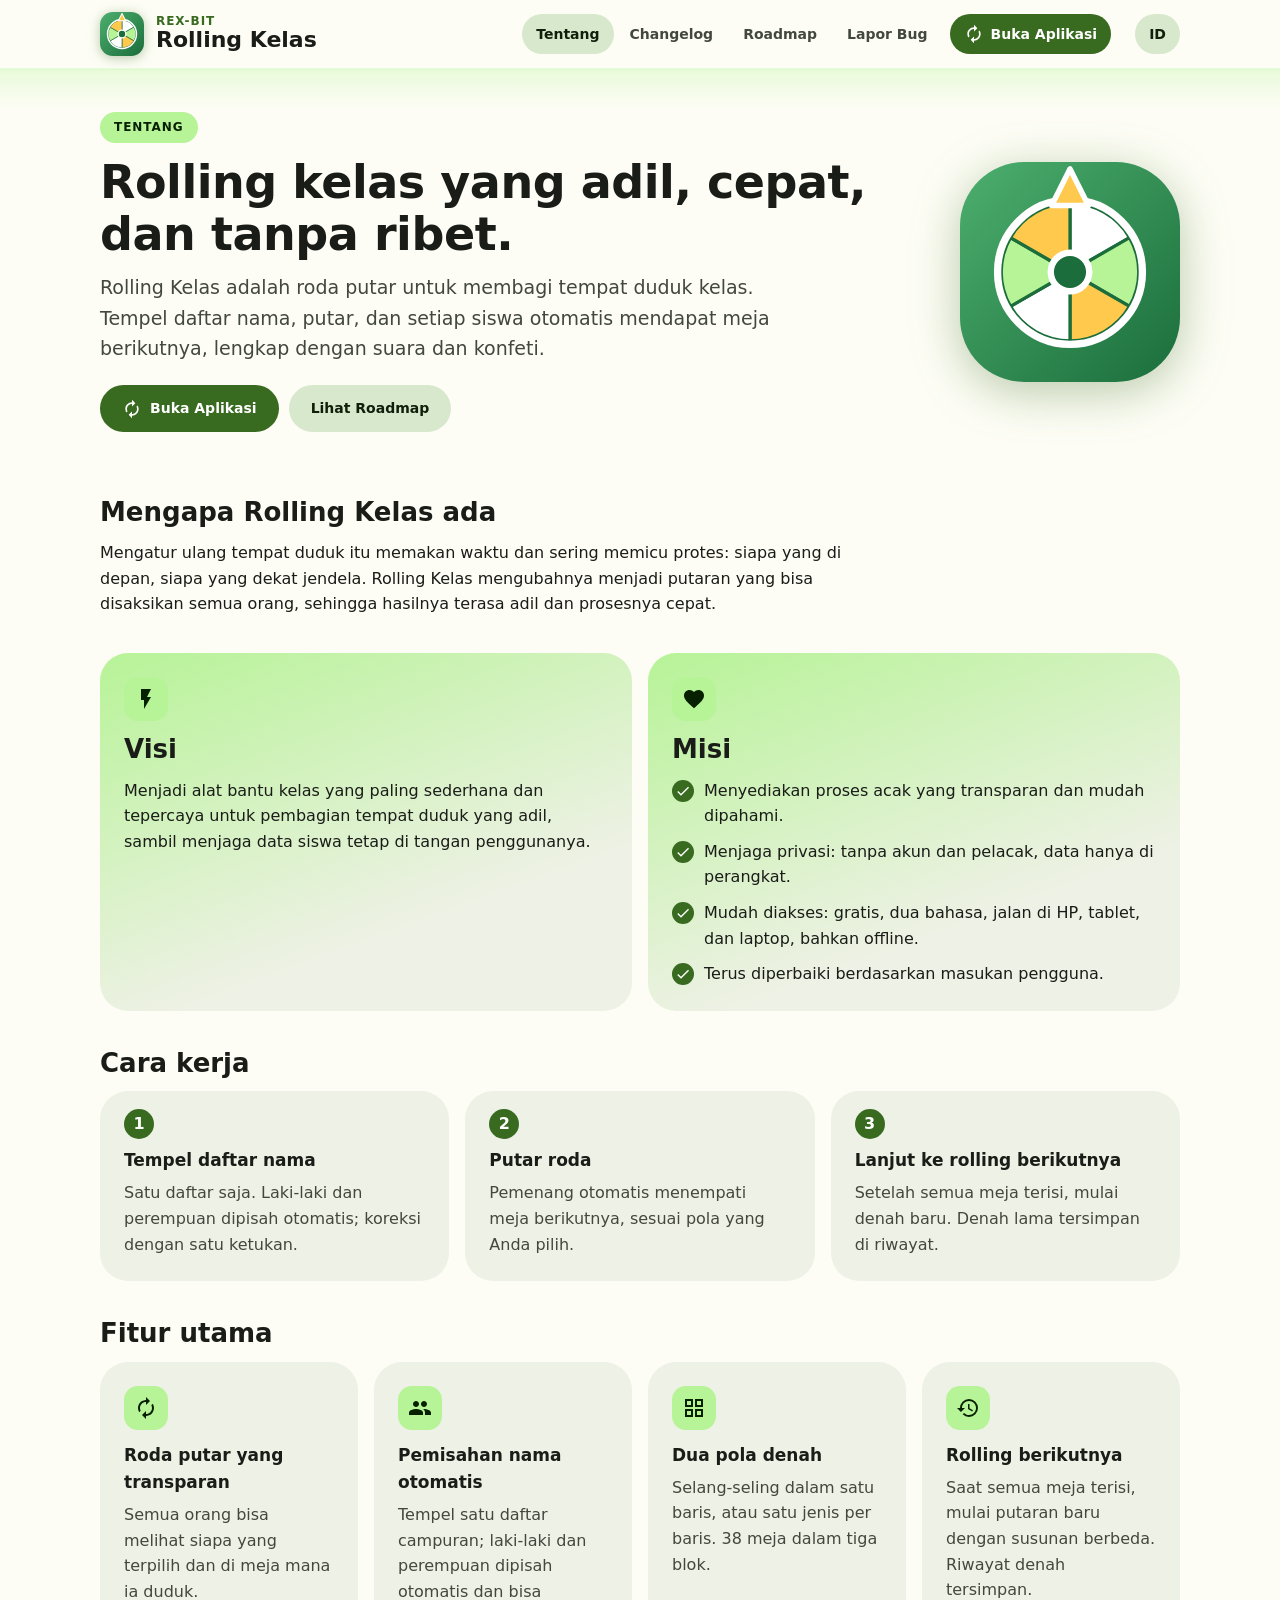
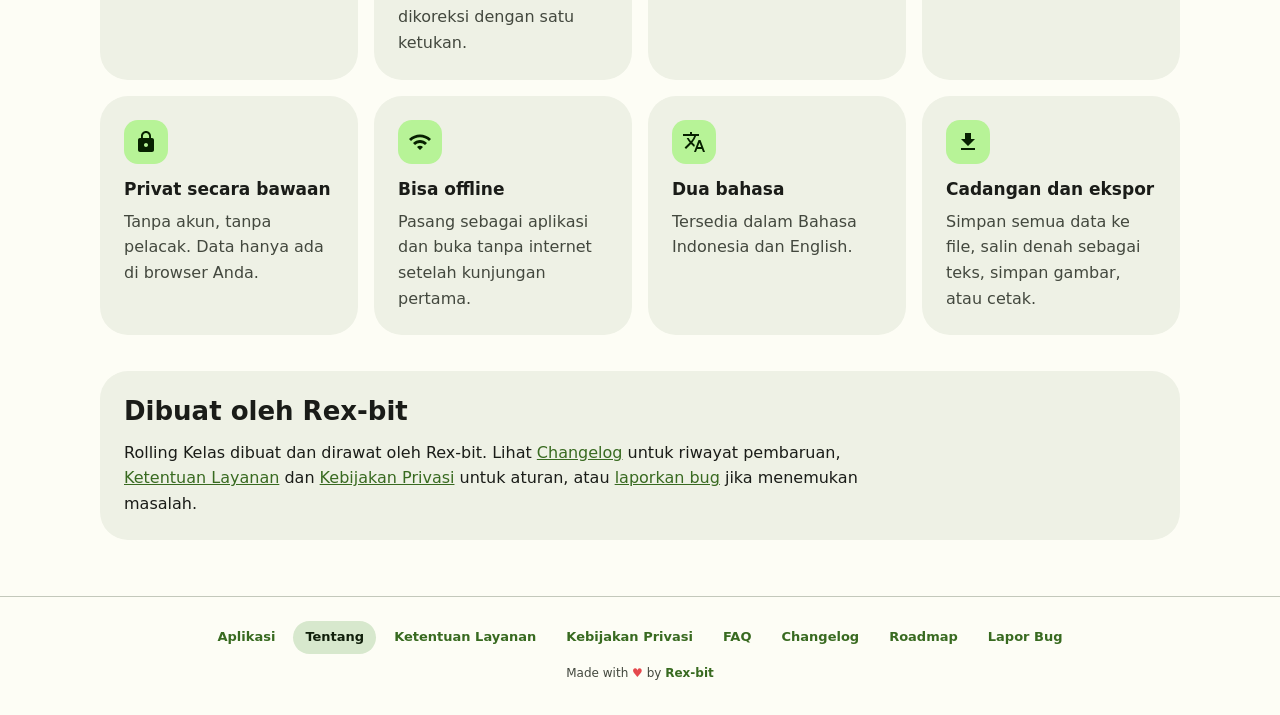
==== about.html @ 9b781cea "Add Terms of Service, About, Changelog, Roadmap and Report a Bug pages; link them from the app Co-Au" ====
<!DOCTYPE html>
<html lang="id" data-titleid="Tentang Rolling Kelas · Roda Putar Tempat Duduk Kelas" data-titleen="About Rolling Kelas · Classroom Seat Spin Wheel" data-descid="Rolling Kelas adalah roda putar untuk membagi tempat duduk kelas secara adil. Kenali tujuan, visi, misi, dan fiturnya." data-descen="Rolling Kelas is a spin wheel that assigns classroom seats fairly. Learn about its purpose, vision, mission and features.">
<head>
<meta charset="UTF-8">
<meta name="viewport" content="width=device-width, initial-scale=1, viewport-fit=cover">
<title>Tentang Rolling Kelas · Roda Putar Tempat Duduk Kelas</title>
<meta name="description" content="Rolling Kelas adalah roda putar untuk membagi tempat duduk kelas secara adil. Kenali tujuan, visi, misi, dan fiturnya.">
<meta name="robots" content="index,follow">
<meta name="theme-color" content="#386a20">
<meta property="og:type" content="website">
<meta property="og:site_name" content="Rolling Kelas">
<meta property="og:title" content="Tentang Rolling Kelas · Roda Putar Tempat Duduk Kelas">
<meta property="og:description" content="Rolling Kelas adalah roda putar untuk membagi tempat duduk kelas secara adil. Kenali tujuan, visi, misi, dan fiturnya.">
<meta name="twitter:card" content="summary">
<link rel="manifest" href="manifest.webmanifest">
<link rel="icon" href="icons/icon-192.png" type="image/png">
<link rel="apple-touch-icon" href="icons/icon-180.png">
<link rel="stylesheet" href="assets/site.css">
<script src="assets/init.js"></script>
<script src="assets/config.js"></script>
<script src="assets/site.js" defer></script>
</head>
<body data-page="about">
<a class="skip" href="#main"><span data-l="id">Lewati ke konten</span><span data-l="en">Skip to content</span></a>
<header class="site-h"><div class="hwrap">
  <a class="brand" href="index.html" aria-label="Rolling Kelas"><svg class="logo" viewBox="0 0 48 48" aria-hidden="true"><defs><linearGradient id="lg" x1="0" y1="0" x2="1" y2="1"><stop offset="0" stop-color="#4caf6e"/><stop offset="1" stop-color="#1b6d3b"/></linearGradient></defs><rect width="48" height="48" rx="14" fill="url(#lg)"/><path d="M24 24L24.00 9.00A15 15 0 0 1 36.99 16.50Z" fill="#ffffff" stroke="#1b6d3b" stroke-width=".7"/><path d="M24 24L36.99 16.50A15 15 0 0 1 36.99 31.50Z" fill="#b7f397" stroke="#1b6d3b" stroke-width=".7"/><path d="M24 24L36.99 31.50A15 15 0 0 1 24.00 39.00Z" fill="#ffc94d" stroke="#1b6d3b" stroke-width=".7"/><path d="M24 24L24.00 39.00A15 15 0 0 1 11.01 31.50Z" fill="#ffffff" stroke="#1b6d3b" stroke-width=".7"/><path d="M24 24L11.01 31.50A15 15 0 0 1 11.01 16.50Z" fill="#b7f397" stroke="#1b6d3b" stroke-width=".7"/><path d="M24 24L11.01 16.50A15 15 0 0 1 24.00 9.00Z" fill="#ffc94d" stroke="#1b6d3b" stroke-width=".7"/><circle cx="24" cy="24" r="15.8" fill="none" stroke="#fff" stroke-width="1.6"/><circle cx="24" cy="24" r="4.2" fill="#1b6d3b" stroke="#fff" stroke-width="1.4"/><path d="M24 1.5 20 9.5h8z" fill="#ffc94d" stroke="#fff" stroke-width="1.2" stroke-linejoin="round"/></svg><span><small>Rex-bit</small><b>Rolling Kelas</b></span></a>
  <nav class="main" id="mainnav" aria-label="Navigasi utama"><a href="about.html" aria-current="page"><span data-l="id">Tentang</span><span data-l="en">About</span></a><a href="changelog.html"><span data-l="id">Changelog</span><span data-l="en">Changelog</span></a><a href="roadmap.html"><span data-l="id">Roadmap</span><span data-l="en">Roadmap</span></a><a href="report-bug.html"><span data-l="id">Lapor Bug</span><span data-l="en">Report a Bug</span></a><a href="index.html" class="btn fill" style="margin-left:6px"><svg class="i" viewBox="0 0 24 24" aria-hidden="true"><path d="M12 6v3l4-4-4-4v3c-4.42 0-8 3.58-8 8 0 1.57.46 3.03 1.24 4.26L6.7 14.8A5.87 5.87 0 0 1 6 12c0-3.31 2.69-6 6-6zm6.76 1.74L17.3 9.2c.44.84.7 1.79.7 2.8 0 3.31-2.69 6-6 6v-3l-4 4 4 4v-3c4.42 0 8-3.58 8-8 0-1.57-.46-3.03-1.24-4.26z"/></svg><span data-l="id">Buka Aplikasi</span><span data-l="en">Open App</span></a></nav>
  <div class="hbtns"><button class="langbtn" id="langbtn" type="button">ID</button><button class="menubtn" id="menubtn" type="button" aria-expanded="false" aria-controls="mainnav" aria-label="Menu"><svg class="i" viewBox="0 0 24 24" aria-hidden="true"><path d="M3 18h18v-2H3v2zm0-5h18v-2H3v2zm0-7v2h18V6H3z"/></svg></button></div>
</div></header>
<main id="main">
<div class="wrap"><div class="hero about-hero"><div><span class="eyebrow"><span data-l="id">Tentang</span><span data-l="en">About</span></span>
<h1><span data-l="id">Rolling kelas yang adil, cepat, dan tanpa ribet.</span><span data-l="en">Fair, fast, hassle-free classroom seat rotation.</span></h1>
<p class="lead"><span data-l="id">Rolling Kelas adalah roda putar untuk membagi tempat duduk kelas. Tempel daftar nama, putar, dan setiap siswa otomatis mendapat meja berikutnya, lengkap dengan suara dan konfeti.</span><span data-l="en">Rolling Kelas is a spin wheel for assigning classroom seats. Paste your class list, spin, and each student is automatically placed at the next desk, with sound and confetti.</span></p>
<div class="row" style="margin-top:22px"><a class="btn fill" href="index.html"><svg class="i" viewBox="0 0 24 24" aria-hidden="true"><path d="M12 6v3l4-4-4-4v3c-4.42 0-8 3.58-8 8 0 1.57.46 3.03 1.24 4.26L6.7 14.8A5.87 5.87 0 0 1 6 12c0-3.31 2.69-6 6-6zm6.76 1.74L17.3 9.2c.44.84.7 1.79.7 2.8 0 3.31-2.69 6-6 6v-3l-4 4 4 4v-3c4.42 0 8-3.58 8-8 0-1.57-.46-3.03-1.24-4.26z"/></svg><span data-l="id">Buka Aplikasi</span><span data-l="en">Open App</span></a><a class="btn tonal" href="roadmap.html"><span data-l="id">Lihat Roadmap</span><span data-l="en">View Roadmap</span></a></div></div>
<svg class="spinlogo" viewBox="0 0 48 48" aria-hidden="true"><defs><linearGradient id="lg2" x1="0" y1="0" x2="1" y2="1"><stop offset="0" stop-color="#4caf6e"/><stop offset="1" stop-color="#1b6d3b"/></linearGradient></defs><rect width="48" height="48" rx="14" fill="url(#lg2)"/><path d="M24 24L24.00 9.00A15 15 0 0 1 36.99 16.50Z" fill="#ffffff" stroke="#1b6d3b" stroke-width=".7"/><path d="M24 24L36.99 16.50A15 15 0 0 1 36.99 31.50Z" fill="#b7f397" stroke="#1b6d3b" stroke-width=".7"/><path d="M24 24L36.99 31.50A15 15 0 0 1 24.00 39.00Z" fill="#ffc94d" stroke="#1b6d3b" stroke-width=".7"/><path d="M24 24L24.00 39.00A15 15 0 0 1 11.01 31.50Z" fill="#ffffff" stroke="#1b6d3b" stroke-width=".7"/><path d="M24 24L11.01 31.50A15 15 0 0 1 11.01 16.50Z" fill="#b7f397" stroke="#1b6d3b" stroke-width=".7"/><path d="M24 24L11.01 16.50A15 15 0 0 1 24.00 9.00Z" fill="#ffc94d" stroke="#1b6d3b" stroke-width=".7"/><circle cx="24" cy="24" r="15.8" fill="none" stroke="#fff" stroke-width="1.6"/><circle cx="24" cy="24" r="4.2" fill="#1b6d3b" stroke="#fff" stroke-width="1.4"/><path d="M24 1.5 20 9.5h8z" fill="#ffc94d" stroke="#fff" stroke-width="1.2" stroke-linejoin="round"/></svg></div></div>
<div class="wrap">
<section class="block"><h2><span data-l="id">Mengapa Rolling Kelas ada</span><span data-l="en">Why Rolling Kelas exists</span></h2>
<div data-l="id"><p style='max-width:760px'>Mengatur ulang tempat duduk itu memakan waktu dan sering memicu protes: siapa yang di depan, siapa yang dekat jendela. Rolling Kelas mengubahnya menjadi putaran yang bisa disaksikan semua orang, sehingga hasilnya terasa adil dan prosesnya cepat.</p></div><div data-l="en"><p style='max-width:760px'>Rearranging seats takes time and often causes complaints: who sits at the front, who gets the window. Rolling Kelas turns it into a spin everyone can watch, so the result feels fair and the process is quick.</p></div></section>
<section class="block vm"><div class="grid g2">
<div class="card"><div class="ico"><svg class="i" viewBox="0 0 24 24" aria-hidden="true"><path d="M7 2v11h3v9l7-12h-4l4-8z"/></svg></div><h2><span data-l="id">Visi</span><span data-l="en">Vision</span></h2><div data-l="id"><p>Menjadi alat bantu kelas yang paling sederhana dan tepercaya untuk pembagian tempat duduk yang adil, sambil menjaga data siswa tetap di tangan penggunanya.</p></div><div data-l="en"><p>To be the simplest and most trusted classroom tool for fair seat assignment, while keeping student data in the hands of its users.</p></div></div>
<div class="card"><div class="ico"><svg class="i" viewBox="0 0 24 24" aria-hidden="true"><path d="M12 21.35l-1.45-1.32C5.4 15.36 2 12.28 2 8.5 2 5.42 4.42 3 7.5 3c1.74 0 3.41.81 4.5 2.09C13.09 3.81 14.76 3 16.5 3 19.58 3 22 5.42 22 8.5c0 3.78-3.4 6.86-8.55 11.54L12 21.35z"/></svg></div><h2><span data-l="id">Misi</span><span data-l="en">Mission</span></h2><div data-l="id"><ul class="mission"><li>Menyediakan proses acak yang transparan dan mudah dipahami.</li><li>Menjaga privasi: tanpa akun dan pelacak, data hanya di perangkat.</li><li>Mudah diakses: gratis, dua bahasa, jalan di HP, tablet, dan laptop, bahkan offline.</li><li>Terus diperbaiki berdasarkan masukan pengguna.</li></ul></div><div data-l="en"><ul class="mission"><li>Provide a transparent randomizing process that is easy to understand.</li><li>Protect privacy: no accounts or trackers, data stays on the device.</li><li>Stay accessible: free, two languages, works on phones, tablets and laptops, even offline.</li><li>Keep improving based on user feedback.</li></ul></div></div>
</div></section>
<section class="block"><h2><span data-l="id">Cara kerja</span><span data-l="en">How it works</span></h2><div class="steps">
<div class="card"><h3><span data-l="id">Tempel daftar nama</span><span data-l="en">Paste your class list</span></h3><p style="margin:0;color:var(--onv)"><span data-l="id">Satu daftar saja. Laki-laki dan perempuan dipisah otomatis; koreksi dengan satu ketukan.</span><span data-l="en">One list is enough. Boys and girls are split automatically; fix any mistake with a tap.</span></p></div>
<div class="card"><h3><span data-l="id">Putar roda</span><span data-l="en">Spin the wheel</span></h3><p style="margin:0;color:var(--onv)"><span data-l="id">Pemenang otomatis menempati meja berikutnya, sesuai pola yang Anda pilih.</span><span data-l="en">The winner is placed on the next desk, following the pattern you chose.</span></p></div>
<div class="card"><h3><span data-l="id">Lanjut ke rolling berikutnya</span><span data-l="en">Move on to the next rolling</span></h3><p style="margin:0;color:var(--onv)"><span data-l="id">Setelah semua meja terisi, mulai denah baru. Denah lama tersimpan di riwayat.</span><span data-l="en">Once every desk is filled, start a new layout. The old one stays in the history.</span></p></div>
</div></section>
<section class="block"><h2><span data-l="id">Fitur utama</span><span data-l="en">Key features</span></h2><div class="grid g4"><div class="card"><div class="ico"><svg class="i" viewBox="0 0 24 24" aria-hidden="true"><path d="M12 6v3l4-4-4-4v3c-4.42 0-8 3.58-8 8 0 1.57.46 3.03 1.24 4.26L6.7 14.8A5.87 5.87 0 0 1 6 12c0-3.31 2.69-6 6-6zm6.76 1.74L17.3 9.2c.44.84.7 1.79.7 2.8 0 3.31-2.69 6-6 6v-3l-4 4 4 4v-3c4.42 0 8-3.58 8-8 0-1.57-.46-3.03-1.24-4.26z"/></svg></div><h3><span data-l="id">Roda putar yang transparan</span><span data-l="en">A transparent spin wheel</span></h3><p style="color:var(--onv);margin:0"><span data-l="id">Semua orang bisa melihat siapa yang terpilih dan di meja mana ia duduk.</span><span data-l="en">Everyone can see who is picked and which desk they get.</span></p></div><div class="card"><div class="ico"><svg class="i" viewBox="0 0 24 24" aria-hidden="true"><path d="M16 11c1.66 0 2.99-1.34 2.99-3S17.66 5 16 5c-1.66 0-3 1.34-3 3s1.34 3 3 3zm-8 0c1.66 0 2.99-1.34 2.99-3S9.66 5 8 5C6.34 5 5 6.34 5 8s1.34 3 3 3zm0 2c-2.33 0-7 1.17-7 3.5V19h14v-2.5c0-2.33-4.67-3.5-7-3.5zm8 0c-.29 0-.62.02-.97.05 1.16.84 1.97 1.97 1.97 3.45V19h6v-2.5c0-2.33-4.67-3.5-7-3.5z"/></svg></div><h3><span data-l="id">Pemisahan nama otomatis</span><span data-l="en">Automatic name split</span></h3><p style="color:var(--onv);margin:0"><span data-l="id">Tempel satu daftar campuran; laki-laki dan perempuan dipisah otomatis dan bisa dikoreksi dengan satu ketukan.</span><span data-l="en">Paste one mixed list; boys and girls are split automatically and can be corrected with a tap.</span></p></div><div class="card"><div class="ico"><svg class="i" viewBox="0 0 24 24" aria-hidden="true"><path d="M3 3v8h8V3H3zm6 6H5V5h4v4zm-6 4v8h8v-8H3zm6 6H5v-4h4v4zm4-16v8h8V3h-8zm6 6h-4V5h4v4zm-6 4v8h8v-8h-8zm6 6h-4v-4h4v4z"/></svg></div><h3><span data-l="id">Dua pola denah</span><span data-l="en">Two seating patterns</span></h3><p style="color:var(--onv);margin:0"><span data-l="id">Selang-seling dalam satu baris, atau satu jenis per baris. 38 meja dalam tiga blok.</span><span data-l="en">Alternating inside each row, or one gender per row. 38 desks in three blocks.</span></p></div><div class="card"><div class="ico"><svg class="i" viewBox="0 0 24 24" aria-hidden="true"><path d="M13 3a9 9 0 0 0-9 9H1l3.89 3.89.07.14L9 12H6c0-3.87 3.13-7 7-7s7 3.13 7 7-3.13 7-7 7c-1.93 0-3.68-.79-4.94-2.06l-1.42 1.42A8.954 8.954 0 0 0 13 21a9 9 0 0 0 0-18zm-1 5v5l4.28 2.54.72-1.21-3.5-2.08V8H12z"/></svg></div><h3><span data-l="id">Rolling berikutnya</span><span data-l="en">Next rolling rounds</span></h3><p style="color:var(--onv);margin:0"><span data-l="id">Saat semua meja terisi, mulai putaran baru dengan susunan berbeda. Riwayat denah tersimpan.</span><span data-l="en">When all desks are filled, start a new round with a different layout. Past layouts are kept.</span></p></div><div class="card"><div class="ico"><svg class="i" viewBox="0 0 24 24" aria-hidden="true"><path d="M18 8h-1V6c0-2.76-2.24-5-5-5S7 3.24 7 6v2H6c-1.1 0-2 .9-2 2v10c0 1.1.9 2 2 2h12c1.1 0 2-.9 2-2V10c0-1.1-.9-2-2-2zm-6 9c-1.1 0-2-.9-2-2s.9-2 2-2 2 .9 2 2-.9 2-2 2zm3.1-9H8.9V6c0-1.71 1.39-3.1 3.1-3.1 1.71 0 3.1 1.39 3.1 3.1v2z"/></svg></div><h3><span data-l="id">Privat secara bawaan</span><span data-l="en">Private by design</span></h3><p style="color:var(--onv);margin:0"><span data-l="id">Tanpa akun, tanpa pelacak. Data hanya ada di browser Anda.</span><span data-l="en">No accounts, no trackers. Data stays in your browser.</span></p></div><div class="card"><div class="ico"><svg class="i" viewBox="0 0 24 24" aria-hidden="true"><path d="M1 9l2 2c4.97-4.97 13.03-4.97 18 0l2-2C16.93 2.93 7.08 2.93 1 9zm8 8l3 3 3-3a4.237 4.237 0 0 0-6 0zm-4-4l2 2a7.074 7.074 0 0 1 10 0l2-2C15.14 9.14 8.87 9.14 5 13z"/></svg></div><h3><span data-l="id">Bisa offline</span><span data-l="en">Works offline</span></h3><p style="color:var(--onv);margin:0"><span data-l="id">Pasang sebagai aplikasi dan buka tanpa internet setelah kunjungan pertama.</span><span data-l="en">Install it as an app and open it without internet after the first visit.</span></p></div><div class="card"><div class="ico"><svg class="i" viewBox="0 0 24 24" aria-hidden="true"><path d="M12.87 15.07l-2.54-2.51.03-.03A17.52 17.52 0 0 0 14.07 6H17V4h-7V2H8v2H1v1.99h11.17C11.5 7.92 10.44 9.75 9 11.35 8.07 10.32 7.3 9.19 6.69 8h-2c.73 1.63 1.73 3.17 2.98 4.56l-5.09 5.02L4 19l5-5 3.11 3.11.76-2.04zM18.5 10h-2L12 22h2l1.12-3h4.75L21 22h2l-4.5-12zm-2.62 7l1.62-4.33L19.12 17h-3.24z"/></svg></div><h3><span data-l="id">Dua bahasa</span><span data-l="en">Two languages</span></h3><p style="color:var(--onv);margin:0"><span data-l="id">Tersedia dalam Bahasa Indonesia dan English.</span><span data-l="en">Available in Bahasa Indonesia and English.</span></p></div><div class="card"><div class="ico"><svg class="i" viewBox="0 0 24 24" aria-hidden="true"><path d="M19 9h-4V3H9v6H5l7 7 7-7zM5 18v2h14v-2H5z"/></svg></div><h3><span data-l="id">Cadangan dan ekspor</span><span data-l="en">Backup and export</span></h3><p style="color:var(--onv);margin:0"><span data-l="id">Simpan semua data ke file, salin denah sebagai teks, simpan gambar, atau cetak.</span><span data-l="en">Save all data to a file, copy the plan as text, save an image, or print.</span></p></div></div></section>
<section class="block"><div class="card"><h2><span data-l="id">Dibuat oleh Rex-bit</span><span data-l="en">Built by Rex-bit</span></h2><div data-l="id"><p style='margin:0;max-width:760px'>Rolling Kelas dibuat dan dirawat oleh Rex-bit. Lihat <a href='changelog.html'>Changelog</a> untuk riwayat pembaruan, <a href='terms.html'>Ketentuan Layanan</a> dan <a href='index.html#privacy'>Kebijakan Privasi</a> untuk aturan, atau <a href='report-bug.html'>laporkan bug</a> jika menemukan masalah.</p></div><div data-l="en"><p style='margin:0;max-width:760px'>Rolling Kelas is built and maintained by Rex-bit. See the <a href='changelog.html'>Changelog</a> for updates, the <a href='terms.html'>Terms of Service</a> and <a href='index.html#privacy'>Privacy Policy</a> for the rules, or <a href='report-bug.html'>report a bug</a> if you find a problem.</p></div></div></section>
</div>
</main>
<footer class="site-f"><nav class="flinks" aria-label="Footer"><a href="index.html"><span data-l="id">Aplikasi</span><span data-l="en">App</span></a><a href="about.html" aria-current="page"><span data-l="id">Tentang</span><span data-l="en">About</span></a><a href="terms.html"><span data-l="id">Ketentuan Layanan</span><span data-l="en">Terms of Service</span></a><a href="index.html#privacy"><span data-l="id">Kebijakan Privasi</span><span data-l="en">Privacy Policy</span></a><a href="index.html#faq"><span data-l="id">FAQ</span><span data-l="en">FAQ</span></a><a href="changelog.html"><span data-l="id">Changelog</span><span data-l="en">Changelog</span></a><a href="roadmap.html"><span data-l="id">Roadmap</span><span data-l="en">Roadmap</span></a><a href="report-bug.html"><span data-l="id">Lapor Bug</span><span data-l="en">Report a Bug</span></a></nav>Made with <span class="h">♥</span> by <b>Rex-bit</b></footer>
<div id="toast" role="status" aria-live="polite"></div>

</body>
</html>
---- assets/site.css ----
/* Rolling Kelas info pages: shared styles. Design tokens mirror the app (Material You green). */
:root{
  --primary:#386a20;--on-primary:#fff;
  --pc:#b7f397;--on-pc:#072100;
  --sc:#d7e8cd;--on-sc:#101f0b;
  --bg:#fdfdf5;--on-bg:#1a1c18;
  --s1:#f4f6ec;--s2:#eef1e5;--s3:#e8ebdf;--s4:#e0e4d9;
  --outline:#74796d;--ov:#c3c8bb;--onv:#43483e;
  --m:#2f6fb8;--m2:#5b97dc;--mc:#d3e4ff;--on-mc:#001c3b;
  --f:#b0356f;--f2:#d9669b;--fc:#ffd8e8;--on-fc:#3e001e;
  --wc:#ffe9a8;--on-wc:#3b2a00;--err:#b3261e;
  --shadow:0 1px 3px rgba(0,0,0,.18),0 4px 12px rgba(0,0,0,.08);
}
@media(prefers-color-scheme:dark){:root{
  --primary:#9cd67d;--on-primary:#0b3900;
  --pc:#205107;--on-pc:#b7f397;
  --sc:#3b4b38;--on-sc:#d7e8cd;
  --bg:#11140f;--on-bg:#e2e3dc;
  --s1:#191d16;--s2:#1e221b;--s3:#272b24;--s4:#32362e;
  --outline:#8d9387;--ov:#43483e;--onv:#c3c8bb;
  --mc:#00468a;--on-mc:#d3e4ff;--fc:#6b0a3a;--on-fc:#ffd8e8;
  --wc:#5a4500;--on-wc:#ffe9a8;--err:#f2b8b5;
}}
*{box-sizing:border-box}
html{scroll-behavior:smooth;-webkit-text-size-adjust:100%;scroll-padding-top:84px}
body{margin:0;font-family:'Google Sans','Roboto',system-ui,-apple-system,'Segoe UI',sans-serif;background:var(--bg);color:var(--on-bg);line-height:1.6;min-height:100vh;display:flex;flex-direction:column}
a{color:var(--primary)}
:focus-visible{outline:3px solid var(--primary);outline-offset:2px;border-radius:8px}
/* language blocks: both languages are in the HTML (good for SEO); only the active one shows */
[data-l]{display:contents}
html[lang=en] [data-l=id],html[lang=id] [data-l=en]{display:none}
.skip{position:absolute;left:-999px;top:8px}
.skip:focus{left:12px;z-index:60;background:var(--primary);color:var(--on-primary);padding:8px 16px;border-radius:100px;text-decoration:none;font-weight:600}

/* header */
.site-h{position:sticky;top:0;z-index:30;background:var(--bg);box-shadow:0 1px 0 rgba(255,255,255,.85),0 1px 0 1px color-mix(in srgb,var(--pc) 22%,transparent)}
.site-h::after{content:'';position:absolute;left:0;right:0;top:100%;height:40px;pointer-events:none;background:linear-gradient(180deg,color-mix(in srgb,var(--pc) 30%,transparent),transparent)}
.hwrap{max-width:1120px;margin:0 auto;padding:12px 20px;display:flex;align-items:center;gap:12px;position:relative}
.brand{display:flex;align-items:center;gap:12px;text-decoration:none;color:inherit}
.logo{width:44px;height:44px;flex:none;filter:drop-shadow(0 2px 6px rgba(56,106,32,.35))}
.brand small{display:block;font-size:12px;letter-spacing:.08em;color:var(--primary);font-weight:700;text-transform:uppercase;line-height:1.2}
.brand b{font-size:22px;font-weight:600;line-height:1.1}
nav.main{margin-left:auto;display:flex;align-items:center;gap:2px}
nav.main a,.langbtn,.menubtn{border:0;background:none;color:var(--onv);font:inherit;font-size:14px;font-weight:600;padding:9px 14px;border-radius:100px;cursor:pointer;text-decoration:none;display:inline-flex;align-items:center;gap:7px;transition:background .2s}
nav.main a:hover,.langbtn:hover,.menubtn:hover{background:var(--sc);color:var(--on-sc)}
nav.main a[aria-current=page]{background:var(--sc);color:var(--on-sc)}
.langbtn{background:var(--sc);color:var(--on-sc);margin-left:6px}
.menubtn{display:none;background:var(--sc);color:var(--on-sc);margin-left:auto;padding:9px}
.hbtns{display:flex;align-items:center;gap:6px;margin-left:6px}
svg.i{width:20px;height:20px;fill:currentColor;flex:none}
@media(max-width:900px){
  .menubtn{display:inline-flex}
  nav.main{position:absolute;top:calc(100% + 6px);left:12px;right:12px;margin:0;display:none;flex-direction:column;align-items:stretch;background:var(--s2);border-radius:24px;padding:8px;box-shadow:0 8px 28px rgba(0,0,0,.25);border:1px solid var(--ov)}
  nav.main.open{display:flex}
  nav.main a{padding:12px 16px}
  .hbtns{margin:0}
  .langbtn{margin:0}
}
@media(max-width:900px){.brand{margin-right:auto}.menubtn{margin-left:0}}

/* layout */
.wrap{width:100%;max-width:1120px;margin:0 auto;padding:0 20px}
main{flex:1;padding-bottom:56px;overflow-x:clip}
.hero{padding:44px 0 28px}
.eyebrow{display:inline-flex;align-items:center;gap:8px;background:var(--pc);color:var(--on-pc);font-size:12px;font-weight:700;letter-spacing:.08em;text-transform:uppercase;padding:6px 14px;border-radius:100px}
h1{font-size:clamp(28px,5vw,46px);line-height:1.12;margin:14px 0 12px;font-weight:700;letter-spacing:-.01em}
.lead{font-size:clamp(16px,2.2vw,19px);color:var(--onv);max-width:680px;margin:0}
h2{font-size:clamp(20px,3vw,26px);margin:0 0 12px;line-height:1.25;font-weight:700}
h3{font-size:17px;margin:0 0 6px;font-weight:700}
p{margin:0 0 12px}
.meta{color:var(--onv);font-size:13px;margin-top:14px;display:flex;gap:8px;flex-wrap:wrap;align-items:center}
.chip{display:inline-flex;align-items:center;gap:6px;font-size:12px;font-weight:700;padding:4px 12px;border-radius:100px;background:var(--sc);color:var(--on-sc)}
.card{background:var(--s2);border-radius:28px;padding:24px}
.card+.card{margin-top:16px}
.grid>.card,.steps>.card{margin-top:0}
.grid{display:grid;gap:16px}
.g2{grid-template-columns:repeat(2,minmax(0,1fr))}
.g3{grid-template-columns:repeat(3,minmax(0,1fr))}
.g4{grid-template-columns:repeat(4,minmax(0,1fr))}
@media(max-width:900px){.g3,.g4{grid-template-columns:repeat(2,minmax(0,1fr))}}
@media(max-width:600px){.g2,.g3,.g4{grid-template-columns:1fr}}
section.block{margin-top:36px}
.btn{border:0;font:inherit;font-weight:600;font-size:14px;padding:12px 22px;border-radius:100px;cursor:pointer;transition:transform .15s,opacity .2s;display:inline-flex;align-items:center;gap:8px;text-decoration:none}
.btn:active{transform:scale(.96)}
.btn.fill{background:var(--primary);color:var(--on-primary)}
.btn.tonal{background:var(--sc);color:var(--on-sc)}
.btn.text{background:none;color:var(--primary)}
.btn:disabled{opacity:.4;cursor:not-allowed}
.row{display:flex;gap:10px;flex-wrap:wrap;align-items:center}
.ico{width:44px;height:44px;border-radius:14px;background:var(--pc);color:var(--on-pc);display:flex;align-items:center;justify-content:center;margin-bottom:12px}
.ico svg{width:24px;height:24px;fill:currentColor}
.callout{background:var(--s1);border:1px solid var(--ov);border-radius:20px;padding:14px 18px;color:var(--onv);font-size:14px}

/* prose + table of contents (terms) */
.doc{display:grid;grid-template-columns:240px minmax(0,1fr);gap:32px;align-items:start}
.toc{position:sticky;top:92px;background:var(--s2);border-radius:24px;padding:16px}
.toc b{display:block;font-size:12px;letter-spacing:.08em;text-transform:uppercase;color:var(--primary);margin:2px 8px 8px}
.toc a{display:block;padding:7px 10px;border-radius:12px;color:var(--onv);text-decoration:none;font-size:14px;font-weight:500}
.toc a:hover{background:var(--sc);color:var(--on-sc)}
.prose section{margin-bottom:28px;scroll-margin-top:90px}
.prose h2{display:flex;gap:10px;align-items:baseline}
.prose h2 .n{color:var(--primary);font-size:.8em;min-width:1.6em}
.prose ul,.prose ol{margin:0 0 12px;padding-left:22px}
.prose li{margin-bottom:6px}
.prose li::marker{color:var(--primary)}
@media(max-width:860px){.doc{grid-template-columns:1fr}.toc{position:static}}

/* about */
.spinlogo{width:min(220px,50vw);height:auto;animation:spin 18s linear infinite;filter:drop-shadow(0 10px 24px rgba(56,106,32,.35))}
@keyframes spin{to{transform:rotate(360deg)}}
@media(prefers-reduced-motion:reduce){.spinlogo{animation:none}}
.about-hero{display:grid;grid-template-columns:minmax(0,1fr) auto;gap:32px;align-items:center}
@media(max-width:700px){.about-hero{grid-template-columns:1fr}.about-hero .spinlogo{order:-1;margin:0 auto}}
.steps{counter-reset:s;display:grid;gap:16px;grid-template-columns:repeat(3,minmax(0,1fr))}
.steps .card{counter-increment:s;position:relative;padding-top:56px}
.steps .card::before{content:counter(s);position:absolute;top:18px;left:24px;width:30px;height:30px;border-radius:50%;background:var(--primary);color:var(--on-primary);font-weight:700;display:flex;align-items:center;justify-content:center}
@media(max-width:800px){.steps{grid-template-columns:1fr}}
.vm .card{background:linear-gradient(160deg,var(--pc),var(--s2) 70%);color:var(--on-bg)}
.vm .card p,.vm .card li{color:var(--on-bg)}
.mission{list-style:none;padding:0;margin:0;display:grid;gap:10px}
.mission li{display:flex;gap:10px;align-items:flex-start}
.mission li::before{content:'';flex:none;width:22px;height:22px;margin-top:2px;border-radius:50%;background:var(--primary) url("data:image/svg+xml,%3Csvg xmlns='http://www.w3.org/2000/svg' viewBox='0 0 24 24'%3E%3Cpath fill='white' d='M9 16.17 4.83 12l-1.42 1.41L9 19 21 7l-1.41-1.41z'/%3E%3C/svg%3E") center/16px no-repeat}

/* changelog */
.filters{display:flex;gap:8px;flex-wrap:wrap;margin:20px 0 8px}
.fchip{border:1px solid var(--ov);background:none;color:var(--onv);font:inherit;font-size:13px;font-weight:600;padding:7px 16px;border-radius:100px;cursor:pointer}
.fchip[aria-pressed=true]{background:var(--sc);color:var(--on-sc);border-color:transparent}
.tl{position:relative;margin:24px 0 0;padding-left:34px}
.tl::before{content:'';position:absolute;left:11px;top:6px;bottom:6px;width:2px;background:linear-gradient(var(--primary),var(--ov))}
.rel{position:relative;margin-bottom:20px}
.rel::before{content:'';position:absolute;left:-30px;top:26px;width:14px;height:14px;border-radius:50%;background:var(--bg);border:3px solid var(--primary)}
.rel.latest::before{background:var(--primary);box-shadow:0 0 0 6px color-mix(in srgb,var(--primary) 22%,transparent)}
.rel header{display:flex;gap:10px;align-items:center;flex-wrap:wrap;margin-bottom:6px}
.ver{font-size:20px;font-weight:700}
.date{color:var(--onv);font-size:13px}
.rel h3{margin:0 0 10px;font-weight:600;color:var(--onv);font-size:15px}
.grp{margin-top:12px}
.tag{display:inline-block;font-size:11px;font-weight:700;letter-spacing:.06em;text-transform:uppercase;padding:3px 10px;border-radius:100px;margin-bottom:6px}
.tag.added{background:var(--pc);color:var(--on-pc)}
.tag.improved{background:var(--mc);color:var(--on-mc)}
.tag.fixed{background:var(--wc);color:var(--on-wc)}
.tag.removed{background:var(--fc);color:var(--on-fc)}
.rel ul{margin:0;padding-left:20px}
.rel li{margin-bottom:4px}
.empty{color:var(--onv);padding:24px;text-align:center;border:1px dashed var(--ov);border-radius:20px}

/* roadmap */
.stats{display:grid;grid-template-columns:repeat(4,minmax(0,1fr));gap:12px;margin:24px 0 8px}
@media(max-width:700px){.stats{grid-template-columns:repeat(2,minmax(0,1fr))}}
.stat{background:var(--s2);border-radius:20px;padding:14px 16px}
.stat b{display:block;font-size:26px;line-height:1.1}
.stat span{font-size:13px;color:var(--onv)}
.bar{height:10px;border-radius:100px;background:var(--s4);overflow:hidden}
.bar i{display:block;height:100%;border-radius:100px;background:linear-gradient(90deg,var(--primary),var(--pc));transition:width .8s cubic-bezier(.2,.8,.2,1)}
.overall{margin:12px 0 0}
.overall .row{justify-content:space-between;font-size:13px;color:var(--onv);margin-bottom:6px}
.board{display:grid;grid-template-columns:repeat(3,minmax(0,1fr));gap:16px;margin-top:24px;align-items:start}
@media(max-width:900px){.board{grid-template-columns:1fr}}
.col{background:var(--s1);border-radius:28px;padding:14px;border:1px solid var(--ov)}
.col>h2{font-size:16px;display:flex;align-items:center;gap:8px;margin:4px 6px 12px}
.col>h2 .cnt{margin-left:auto;font-size:12px;background:var(--sc);color:var(--on-sc);padding:2px 10px;border-radius:100px}
.dot{width:10px;height:10px;border-radius:50%;flex:none}
.dot.planned{background:var(--outline)}.dot.progress{background:var(--m2)}.dot.done{background:var(--primary)}
.ritem{background:var(--s2);border-radius:20px;padding:16px;margin-bottom:10px}
.ritem h3{font-size:16px}
.ritem p{font-size:14px;color:var(--onv);margin:0 0 12px}
.track{display:flex;align-items:center;gap:6px;font-size:11px;font-weight:700;color:var(--onv);text-transform:uppercase;letter-spacing:.05em}
.track i{flex:1;height:6px;border-radius:100px;background:var(--s4)}
.track i.on{background:var(--primary)}
.track i.half{background:linear-gradient(90deg,var(--primary) var(--p,50%),var(--s4) var(--p,50%))}
.rtags{display:flex;gap:6px;flex-wrap:wrap;margin-top:10px}
.rtags .chip{font-size:11px;padding:2px 10px;background:var(--s4);color:var(--onv)}
.statustabs{display:none}
@media(max-width:900px){.statustabs{display:flex;gap:8px;flex-wrap:wrap;margin-top:20px}.col[hidden]{display:none}}

/* form */
.form{display:grid;gap:18px}
.field label{display:block;font-weight:600;font-size:14px;margin-bottom:6px}
.field .req{color:var(--f)}
.field input,.field select,.field textarea{width:100%;font:inherit;font-size:15px;padding:12px 16px;border-radius:16px;border:1.5px solid var(--ov);background:var(--s1);color:var(--on-bg);transition:border-color .2s}
.field textarea{min-height:110px;resize:vertical}
.field input:focus,.field select:focus,.field textarea:focus{outline:none;border-color:var(--primary);box-shadow:0 0 0 3px color-mix(in srgb,var(--primary) 25%,transparent)}
.field [aria-invalid=true]{border-color:var(--err)}
.help{display:flex;justify-content:space-between;gap:12px;font-size:12px;color:var(--onv);margin-top:4px;min-height:18px}
.err{color:var(--err);font-weight:600}
.fgrid{display:grid;grid-template-columns:repeat(2,minmax(0,1fr));gap:18px}
@media(max-width:700px){.fgrid{grid-template-columns:1fr}}
.detect{display:flex;gap:8px}.detect input{flex:1;min-width:0}
.result{border:2px solid var(--primary)}
.result pre{background:var(--s1);border-radius:16px;padding:14px;white-space:pre-wrap;word-break:break-word;font:13px/1.5 ui-monospace,Menlo,Consolas,monospace;max-height:320px;overflow:auto;margin:12px 0}
.note{display:flex;gap:10px;align-items:flex-start}

/* footer + toast */
.site-f{text-align:center;font-size:12px;color:var(--onv);padding:24px 20px 32px;border-top:1px solid var(--ov)}
.flinks{display:flex;gap:4px 6px;justify-content:center;flex-wrap:wrap;margin-bottom:10px}
.flinks a{color:var(--primary);font-size:13px;font-weight:600;padding:6px 12px;border-radius:100px;text-decoration:none}
.flinks a:hover{background:var(--sc)}
.flinks a[aria-current=page]{background:var(--sc);color:var(--on-sc)}
.site-f .h{display:inline-block;color:#e5484d;animation:beat 1.4s infinite}
@keyframes beat{0%,60%,100%{transform:scale(1)}30%{transform:scale(1.25)}}
.site-f b{color:var(--primary)}
#toast{position:fixed;left:50%;bottom:28px;transform:translate(-50%,30px);opacity:0;pointer-events:none;background:var(--on-bg);color:var(--bg);padding:12px 20px;border-radius:100px;font-size:14px;font-weight:600;max-width:min(92vw,520px);text-align:center;transition:.3s;z-index:70}
#toast.show{opacity:1;transform:translate(-50%,0)}
@media(prefers-reduced-motion:reduce){*{animation:none!important;transition:none!important}html{scroll-behavior:auto}}
@media print{.site-h,.site-f,.toc,.menubtn{display:none}body{background:#fff}}
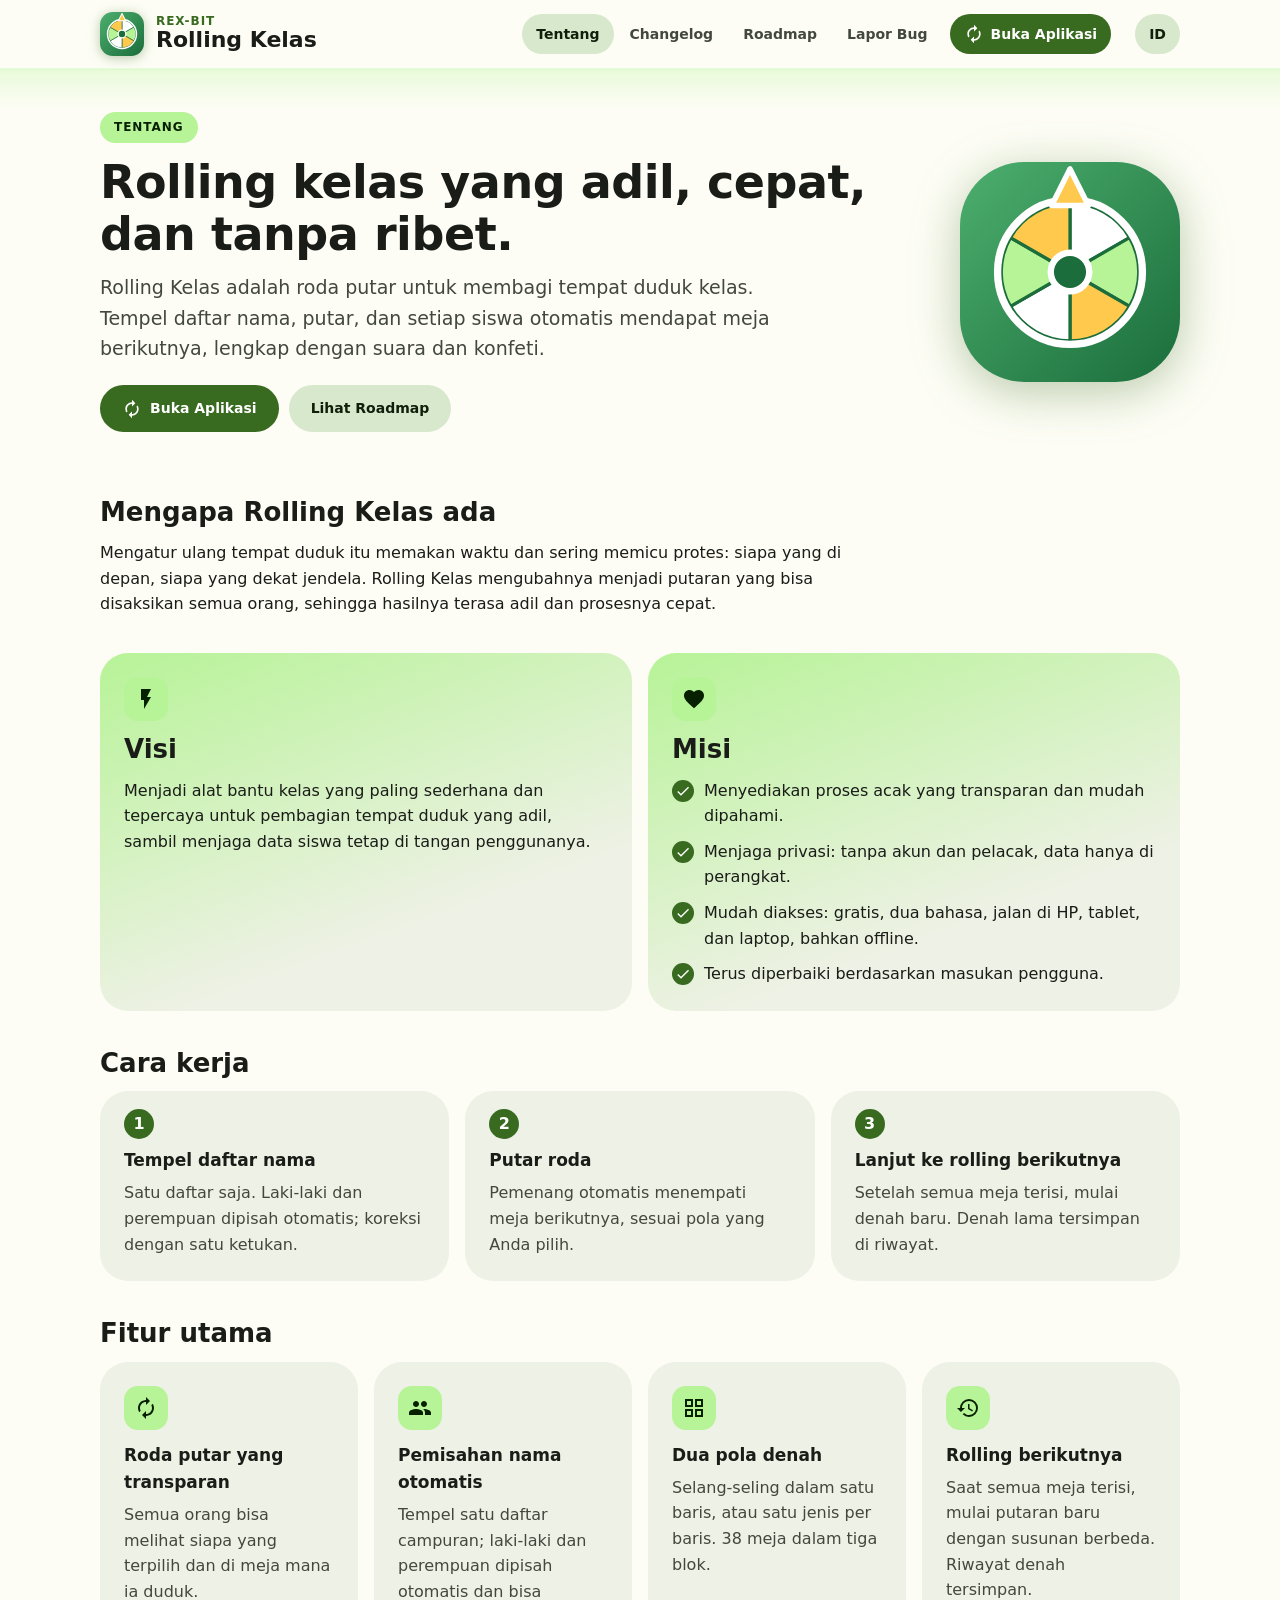
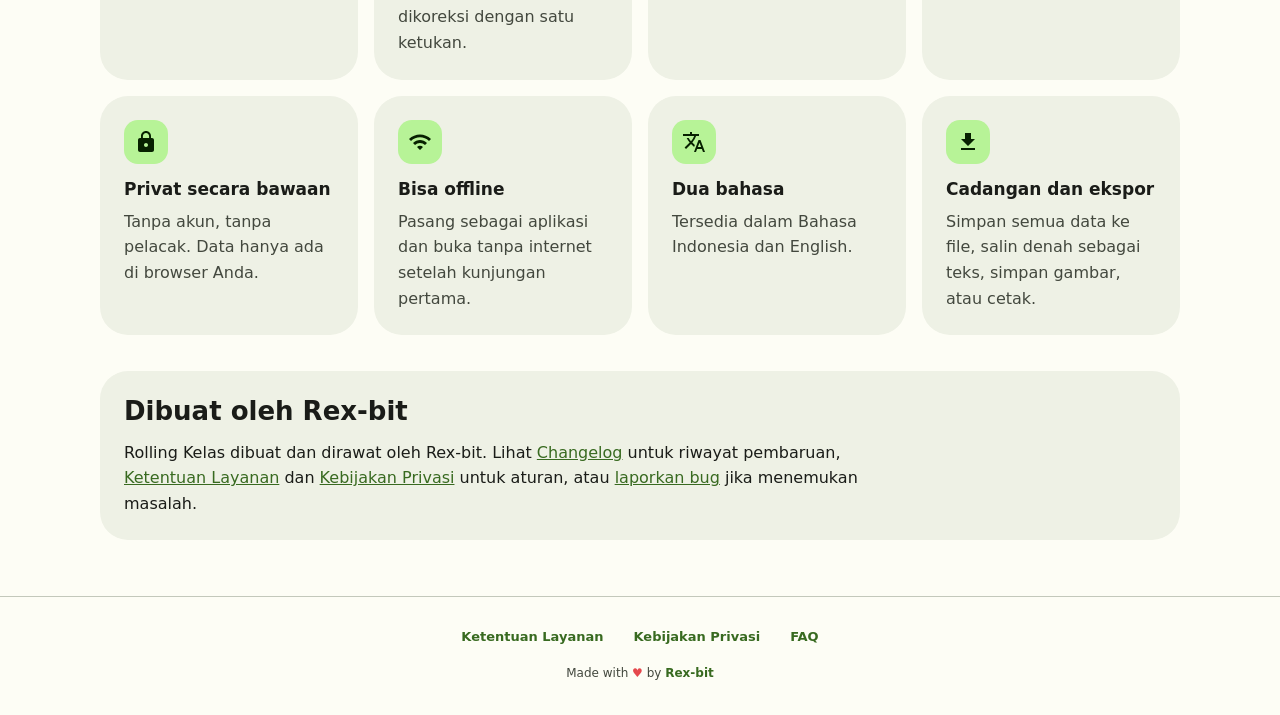
==== commit eeb2e73f: "Shorter footers Co-Authored-By: Claude Sonnet 5.5 <noreply@anthropic.com> Claude-Session: https://cl" ====
--- a/about.html
+++ b/about.html
@@ -49,7 +49,7 @@
 <section class="block"><div class="card"><h2><span data-l="id">Dibuat oleh Rex-bit</span><span data-l="en">Built by Rex-bit</span></h2><div data-l="id"><p style='margin:0;max-width:760px'>Rolling Kelas dibuat dan dirawat oleh Rex-bit. Lihat <a href='changelog.html'>Changelog</a> untuk riwayat pembaruan, <a href='terms.html'>Ketentuan Layanan</a> dan <a href='index.html#privacy'>Kebijakan Privasi</a> untuk aturan, atau <a href='report-bug.html'>laporkan bug</a> jika menemukan masalah.</p></div><div data-l="en"><p style='margin:0;max-width:760px'>Rolling Kelas is built and maintained by Rex-bit. See the <a href='changelog.html'>Changelog</a> for updates, the <a href='terms.html'>Terms of Service</a> and <a href='index.html#privacy'>Privacy Policy</a> for the rules, or <a href='report-bug.html'>report a bug</a> if you find a problem.</p></div></div></section>
 </div>
 </main>
-<footer class="site-f"><nav class="flinks" aria-label="Footer"><a href="index.html"><span data-l="id">Aplikasi</span><span data-l="en">App</span></a><a href="about.html" aria-current="page"><span data-l="id">Tentang</span><span data-l="en">About</span></a><a href="terms.html"><span data-l="id">Ketentuan Layanan</span><span data-l="en">Terms of Service</span></a><a href="index.html#privacy"><span data-l="id">Kebijakan Privasi</span><span data-l="en">Privacy Policy</span></a><a href="index.html#faq"><span data-l="id">FAQ</span><span data-l="en">FAQ</span></a><a href="changelog.html"><span data-l="id">Changelog</span><span data-l="en">Changelog</span></a><a href="roadmap.html"><span data-l="id">Roadmap</span><span data-l="en">Roadmap</span></a><a href="report-bug.html"><span data-l="id">Lapor Bug</span><span data-l="en">Report a Bug</span></a></nav>Made with <span class="h">♥</span> by <b>Rex-bit</b></footer>
+<footer class="site-f"><nav class="flinks" aria-label="Footer"><a href="terms.html"><span data-l="id">Ketentuan Layanan</span><span data-l="en">Terms of Service</span></a><a href="index.html#privacy"><span data-l="id">Kebijakan Privasi</span><span data-l="en">Privacy Policy</span></a><a href="index.html#faq"><span data-l="id">FAQ</span><span data-l="en">FAQ</span></a></nav>Made with <span class="h">♥</span> by <b>Rex-bit</b></footer>
 <div id="toast" role="status" aria-live="polite"></div>
 
 </body>
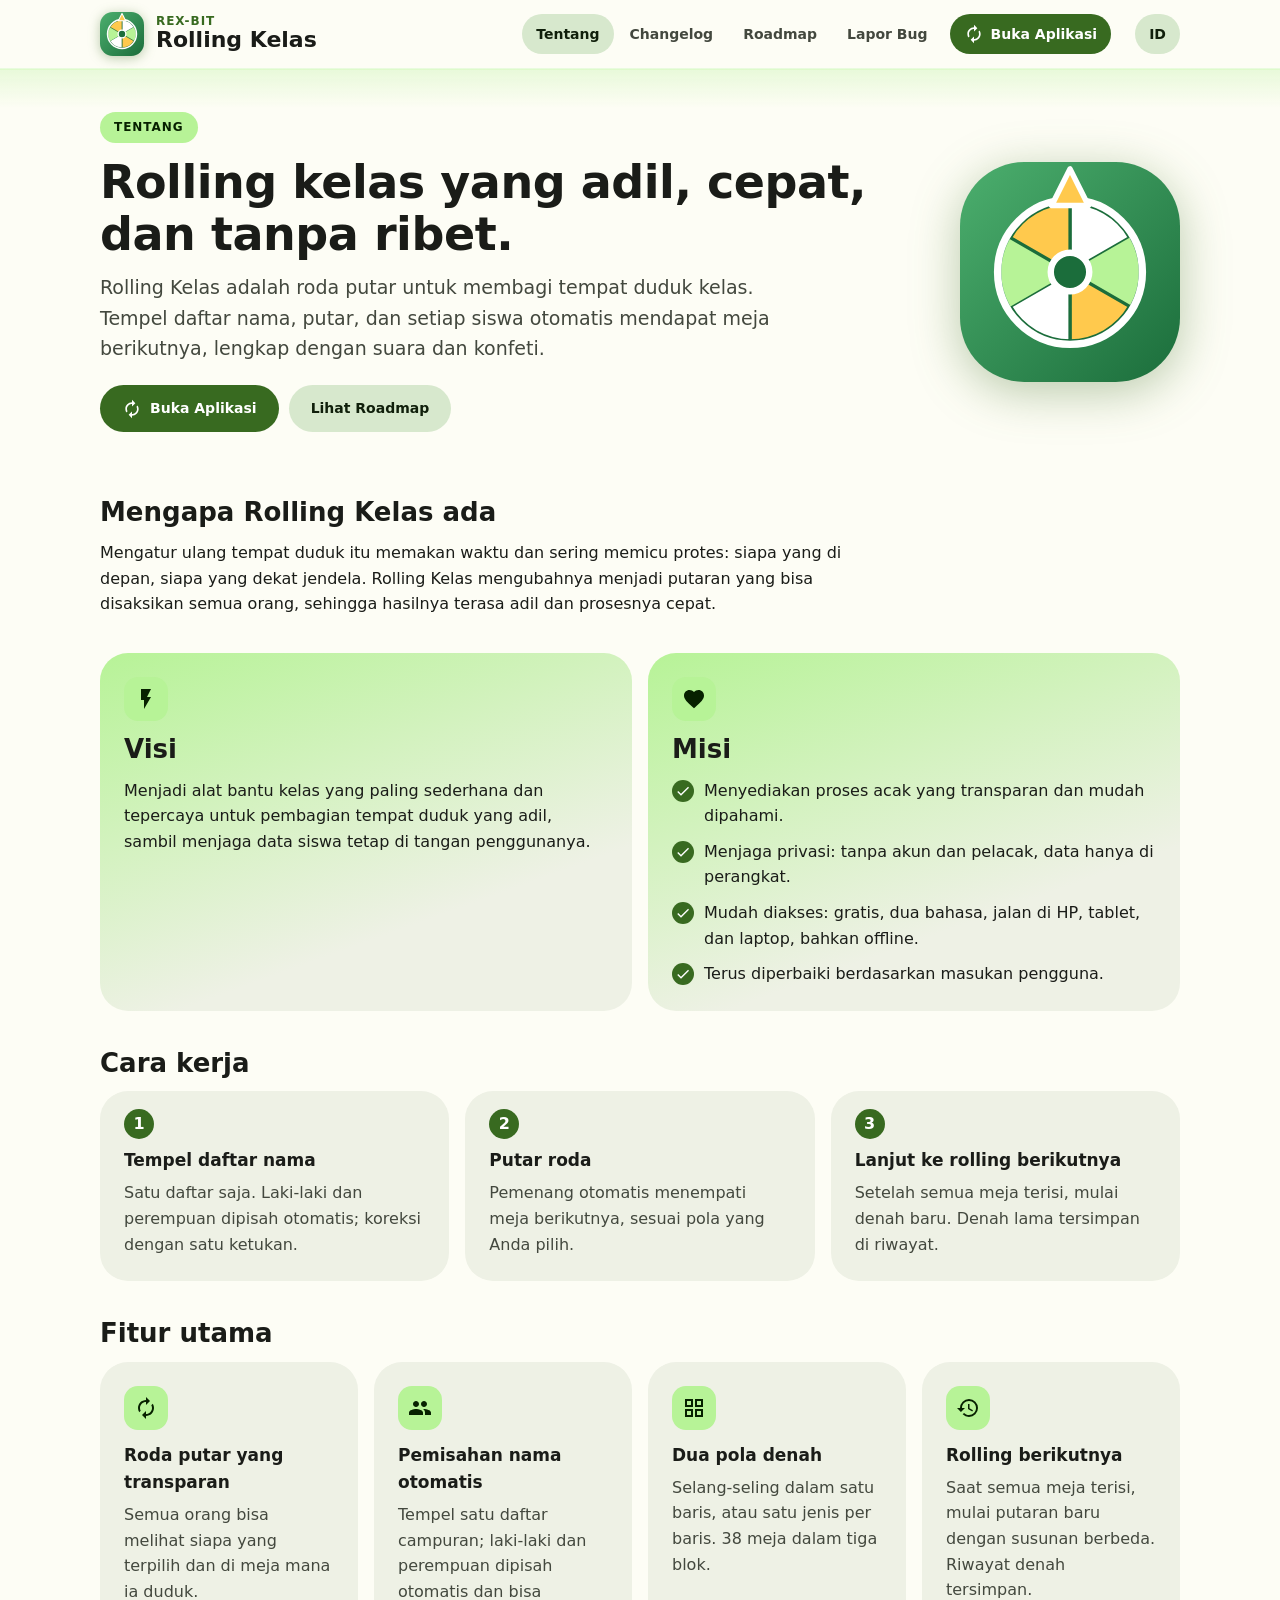
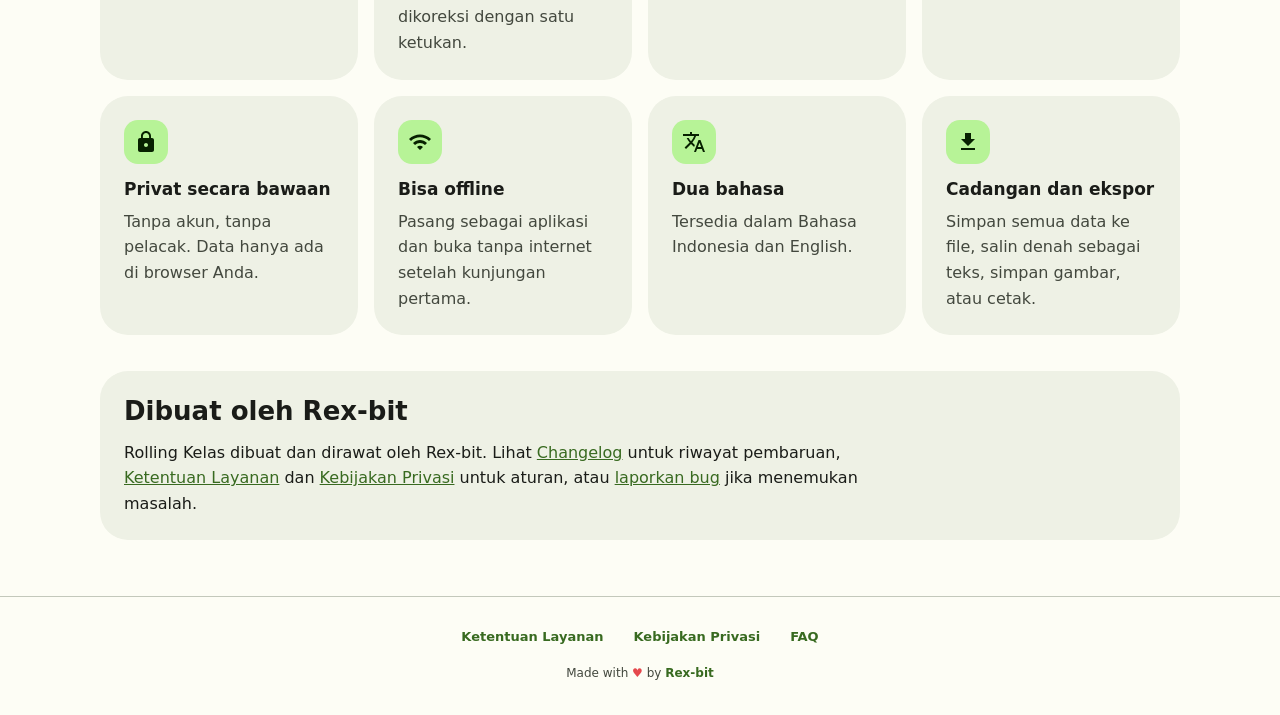
==== commit 344c7c95: "Logo follows color theme Co-Authored-By: Claude Sonnet 5.5 <noreply@anthropic.com> Claude-Session: h" ====
--- a/about.html
+++ b/about.html
@@ -23,7 +23,7 @@
 <body data-page="about">
 <a class="skip" href="#main"><span data-l="id">Lewati ke konten</span><span data-l="en">Skip to content</span></a>
 <header class="site-h"><div class="hwrap">
-  <a class="brand" href="index.html" aria-label="Rolling Kelas"><svg class="logo" viewBox="0 0 48 48" aria-hidden="true"><defs><linearGradient id="lg" x1="0" y1="0" x2="1" y2="1"><stop offset="0" stop-color="#4caf6e"/><stop offset="1" stop-color="#1b6d3b"/></linearGradient></defs><rect width="48" height="48" rx="14" fill="url(#lg)"/><path d="M24 24L24.00 9.00A15 15 0 0 1 36.99 16.50Z" fill="#ffffff" stroke="#1b6d3b" stroke-width=".7"/><path d="M24 24L36.99 16.50A15 15 0 0 1 36.99 31.50Z" fill="#b7f397" stroke="#1b6d3b" stroke-width=".7"/><path d="M24 24L36.99 31.50A15 15 0 0 1 24.00 39.00Z" fill="#ffc94d" stroke="#1b6d3b" stroke-width=".7"/><path d="M24 24L24.00 39.00A15 15 0 0 1 11.01 31.50Z" fill="#ffffff" stroke="#1b6d3b" stroke-width=".7"/><path d="M24 24L11.01 31.50A15 15 0 0 1 11.01 16.50Z" fill="#b7f397" stroke="#1b6d3b" stroke-width=".7"/><path d="M24 24L11.01 16.50A15 15 0 0 1 24.00 9.00Z" fill="#ffc94d" stroke="#1b6d3b" stroke-width=".7"/><circle cx="24" cy="24" r="15.8" fill="none" stroke="#fff" stroke-width="1.6"/><circle cx="24" cy="24" r="4.2" fill="#1b6d3b" stroke="#fff" stroke-width="1.4"/><path d="M24 1.5 20 9.5h8z" fill="#ffc94d" stroke="#fff" stroke-width="1.2" stroke-linejoin="round"/></svg><span><small>Rex-bit</small><b>Rolling Kelas</b></span></a>
+  <a class="brand" href="index.html" aria-label="Rolling Kelas"><svg class="logo" viewBox="0 0 48 48" aria-hidden="true"><defs><linearGradient id="lg" x1="0" y1="0" x2="1" y2="1"><stop offset="0" style="stop-color:var(--lg1,#4caf6e)"/><stop offset="1" style="stop-color:var(--lg2,#1b6d3b)"/></linearGradient></defs><rect width="48" height="48" rx="14" fill="url(#lg)"/><path d="M24 24L24.00 9.00A15 15 0 0 1 36.99 16.50Z" fill="#ffffff" style="stroke:var(--lg2,#1b6d3b)" stroke-width=".7"/><path d="M24 24L36.99 16.50A15 15 0 0 1 36.99 31.50Z" style="fill:var(--lgs,#b7f397)" style="stroke:var(--lg2,#1b6d3b)" stroke-width=".7"/><path d="M24 24L36.99 31.50A15 15 0 0 1 24.00 39.00Z" fill="#ffc94d" style="stroke:var(--lg2,#1b6d3b)" stroke-width=".7"/><path d="M24 24L24.00 39.00A15 15 0 0 1 11.01 31.50Z" fill="#ffffff" style="stroke:var(--lg2,#1b6d3b)" stroke-width=".7"/><path d="M24 24L11.01 31.50A15 15 0 0 1 11.01 16.50Z" style="fill:var(--lgs,#b7f397)" style="stroke:var(--lg2,#1b6d3b)" stroke-width=".7"/><path d="M24 24L11.01 16.50A15 15 0 0 1 24.00 9.00Z" fill="#ffc94d" style="stroke:var(--lg2,#1b6d3b)" stroke-width=".7"/><circle cx="24" cy="24" r="15.8" fill="none" stroke="#fff" stroke-width="1.6"/><circle cx="24" cy="24" r="4.2" fill="#1b6d3b" stroke="#fff" stroke-width="1.4"/><path d="M24 1.5 20 9.5h8z" fill="#ffc94d" stroke="#fff" stroke-width="1.2" stroke-linejoin="round"/></svg><span><small>Rex-bit</small><b>Rolling Kelas</b></span></a>
   <nav class="main" id="mainnav" aria-label="Navigasi utama"><a href="about.html" aria-current="page"><span data-l="id">Tentang</span><span data-l="en">About</span></a><a href="changelog.html"><span data-l="id">Changelog</span><span data-l="en">Changelog</span></a><a href="roadmap.html"><span data-l="id">Roadmap</span><span data-l="en">Roadmap</span></a><a href="report-bug.html"><span data-l="id">Lapor Bug</span><span data-l="en">Report a Bug</span></a><a href="index.html" class="btn fill" style="margin-left:6px"><svg class="i" viewBox="0 0 24 24" aria-hidden="true"><path d="M12 6v3l4-4-4-4v3c-4.42 0-8 3.58-8 8 0 1.57.46 3.03 1.24 4.26L6.7 14.8A5.87 5.87 0 0 1 6 12c0-3.31 2.69-6 6-6zm6.76 1.74L17.3 9.2c.44.84.7 1.79.7 2.8 0 3.31-2.69 6-6 6v-3l-4 4 4 4v-3c4.42 0 8-3.58 8-8 0-1.57-.46-3.03-1.24-4.26z"/></svg><span data-l="id">Buka Aplikasi</span><span data-l="en">Open App</span></a></nav>
   <div class="hbtns"><button class="langbtn" id="langbtn" type="button">ID</button><button class="menubtn" id="menubtn" type="button" aria-expanded="false" aria-controls="mainnav" aria-label="Menu"><svg class="i" viewBox="0 0 24 24" aria-hidden="true"><path d="M3 18h18v-2H3v2zm0-5h18v-2H3v2zm0-7v2h18V6H3z"/></svg></button></div>
 </div></header>
@@ -32,7 +32,7 @@
 <h1><span data-l="id">Rolling kelas yang adil, cepat, dan tanpa ribet.</span><span data-l="en">Fair, fast, hassle-free classroom seat rotation.</span></h1>
 <p class="lead"><span data-l="id">Rolling Kelas adalah roda putar untuk membagi tempat duduk kelas. Tempel daftar nama, putar, dan setiap siswa otomatis mendapat meja berikutnya, lengkap dengan suara dan konfeti.</span><span data-l="en">Rolling Kelas is a spin wheel for assigning classroom seats. Paste your class list, spin, and each student is automatically placed at the next desk, with sound and confetti.</span></p>
 <div class="row" style="margin-top:22px"><a class="btn fill" href="index.html"><svg class="i" viewBox="0 0 24 24" aria-hidden="true"><path d="M12 6v3l4-4-4-4v3c-4.42 0-8 3.58-8 8 0 1.57.46 3.03 1.24 4.26L6.7 14.8A5.87 5.87 0 0 1 6 12c0-3.31 2.69-6 6-6zm6.76 1.74L17.3 9.2c.44.84.7 1.79.7 2.8 0 3.31-2.69 6-6 6v-3l-4 4 4 4v-3c4.42 0 8-3.58 8-8 0-1.57-.46-3.03-1.24-4.26z"/></svg><span data-l="id">Buka Aplikasi</span><span data-l="en">Open App</span></a><a class="btn tonal" href="roadmap.html"><span data-l="id">Lihat Roadmap</span><span data-l="en">View Roadmap</span></a></div></div>
-<svg class="spinlogo" viewBox="0 0 48 48" aria-hidden="true"><defs><linearGradient id="lg2" x1="0" y1="0" x2="1" y2="1"><stop offset="0" stop-color="#4caf6e"/><stop offset="1" stop-color="#1b6d3b"/></linearGradient></defs><rect width="48" height="48" rx="14" fill="url(#lg2)"/><path d="M24 24L24.00 9.00A15 15 0 0 1 36.99 16.50Z" fill="#ffffff" stroke="#1b6d3b" stroke-width=".7"/><path d="M24 24L36.99 16.50A15 15 0 0 1 36.99 31.50Z" fill="#b7f397" stroke="#1b6d3b" stroke-width=".7"/><path d="M24 24L36.99 31.50A15 15 0 0 1 24.00 39.00Z" fill="#ffc94d" stroke="#1b6d3b" stroke-width=".7"/><path d="M24 24L24.00 39.00A15 15 0 0 1 11.01 31.50Z" fill="#ffffff" stroke="#1b6d3b" stroke-width=".7"/><path d="M24 24L11.01 31.50A15 15 0 0 1 11.01 16.50Z" fill="#b7f397" stroke="#1b6d3b" stroke-width=".7"/><path d="M24 24L11.01 16.50A15 15 0 0 1 24.00 9.00Z" fill="#ffc94d" stroke="#1b6d3b" stroke-width=".7"/><circle cx="24" cy="24" r="15.8" fill="none" stroke="#fff" stroke-width="1.6"/><circle cx="24" cy="24" r="4.2" fill="#1b6d3b" stroke="#fff" stroke-width="1.4"/><path d="M24 1.5 20 9.5h8z" fill="#ffc94d" stroke="#fff" stroke-width="1.2" stroke-linejoin="round"/></svg></div></div>
+<svg class="spinlogo" viewBox="0 0 48 48" aria-hidden="true"><defs><linearGradient id="lg2" x1="0" y1="0" x2="1" y2="1"><stop offset="0" style="stop-color:var(--lg21,#4caf6e)"/><stop offset="1" style="stop-color:var(--lg22,#1b6d3b)"/></linearGradient></defs><rect width="48" height="48" rx="14" fill="url(#lg2)"/><path d="M24 24L24.00 9.00A15 15 0 0 1 36.99 16.50Z" fill="#ffffff" style="stroke:var(--lg22,#1b6d3b)" stroke-width=".7"/><path d="M24 24L36.99 16.50A15 15 0 0 1 36.99 31.50Z" style="fill:var(--lg2s,#b7f397)" style="stroke:var(--lg22,#1b6d3b)" stroke-width=".7"/><path d="M24 24L36.99 31.50A15 15 0 0 1 24.00 39.00Z" fill="#ffc94d" style="stroke:var(--lg22,#1b6d3b)" stroke-width=".7"/><path d="M24 24L24.00 39.00A15 15 0 0 1 11.01 31.50Z" fill="#ffffff" style="stroke:var(--lg22,#1b6d3b)" stroke-width=".7"/><path d="M24 24L11.01 31.50A15 15 0 0 1 11.01 16.50Z" style="fill:var(--lg2s,#b7f397)" style="stroke:var(--lg22,#1b6d3b)" stroke-width=".7"/><path d="M24 24L11.01 16.50A15 15 0 0 1 24.00 9.00Z" fill="#ffc94d" style="stroke:var(--lg22,#1b6d3b)" stroke-width=".7"/><circle cx="24" cy="24" r="15.8" fill="none" stroke="#fff" stroke-width="1.6"/><circle cx="24" cy="24" r="4.2" fill="#1b6d3b" stroke="#fff" stroke-width="1.4"/><path d="M24 1.5 20 9.5h8z" fill="#ffc94d" stroke="#fff" stroke-width="1.2" stroke-linejoin="round"/></svg></div></div>
 <div class="wrap">
 <section class="block"><h2><span data-l="id">Mengapa Rolling Kelas ada</span><span data-l="en">Why Rolling Kelas exists</span></h2>
 <div data-l="id"><p style='max-width:760px'>Mengatur ulang tempat duduk itu memakan waktu dan sering memicu protes: siapa yang di depan, siapa yang dekat jendela. Rolling Kelas mengubahnya menjadi putaran yang bisa disaksikan semua orang, sehingga hasilnya terasa adil dan prosesnya cepat.</p></div><div data-l="en"><p style='max-width:760px'>Rearranging seats takes time and often causes complaints: who sits at the front, who gets the window. Rolling Kelas turns it into a spin everyone can watch, so the result feels fair and the process is quick.</p></div></section>
--- a/assets/site.css
+++ b/assets/site.css
@@ -22,6 +22,7 @@
   --wc:#5a4500;--on-wc:#ffe9a8;--err:#f2b8b5;
 }}
 *{box-sizing:border-box}
+[hidden]{display:none!important}
 html{scroll-behavior:smooth;-webkit-text-size-adjust:100%;scroll-padding-top:84px}
 body{margin:0;font-family:'Google Sans','Roboto',system-ui,-apple-system,'Segoe UI',sans-serif;background:var(--bg);color:var(--on-bg);line-height:1.6;min-height:100vh;display:flex;flex-direction:column}
 a{color:var(--primary)}
@@ -128,7 +129,7 @@
 .tl{position:relative;margin:24px 0 0;padding-left:34px}
 .tl::before{content:'';position:absolute;left:11px;top:6px;bottom:6px;width:2px;background:linear-gradient(var(--primary),var(--ov))}
 .rel{position:relative;margin-bottom:20px}
-.rel::before{content:'';position:absolute;left:-30px;top:26px;width:14px;height:14px;border-radius:50%;background:var(--bg);border:3px solid var(--primary)}
+.rel::before{content:'';box-sizing:border-box;position:absolute;left:-30px;top:26px;width:16px;height:16px;border-radius:50%;background:var(--bg);border:3px solid var(--primary)}
 .rel.latest::before{background:var(--primary);box-shadow:0 0 0 6px color-mix(in srgb,var(--primary) 22%,transparent)}
 .rel header{display:flex;gap:10px;align-items:center;flex-wrap:wrap;margin-bottom:6px}
 .ver{font-size:20px;font-weight:700}
@@ -203,3 +204,22 @@
 #toast.show{opacity:1;transform:translate(-50%,0)}
 @media(prefers-reduced-motion:reduce){*{animation:none!important;transition:none!important}html{scroll-behavior:auto}}
 @media print{.site-h,.site-f,.toc,.menubtn{display:none}body{background:#fff}}
+
+/* tag names tool */
+.sr{position:absolute;width:1px;height:1px;overflow:hidden;clip:rect(0 0 0 0)}
+textarea.big{width:100%;font:inherit;font-size:15px;padding:12px 16px;border-radius:16px;border:1.5px solid var(--ov);background:var(--s1);color:var(--on-bg);resize:vertical;min-height:160px}
+textarea.big:focus,.opt select:focus{outline:none;border-color:var(--primary);box-shadow:0 0 0 3px color-mix(in srgb,var(--primary) 25%,transparent)}
+textarea.out{font:13px/1.5 ui-monospace,Menlo,Consolas,monospace;min-height:120px;margin-top:12px}
+.opt{display:inline-flex;align-items:center;gap:8px;font-size:14px;font-weight:600}
+.opt select{font:inherit;font-size:14px;padding:8px 12px;border-radius:12px;border:1.5px solid var(--ov);background:var(--s1);color:var(--on-bg)}
+.opt input{width:18px;height:18px;accent-color:var(--primary)}
+.hint-s{font-size:13px;color:var(--onv);margin:12px 0 0}
+.stats4{display:grid;grid-template-columns:repeat(4,1fr);gap:8px;margin-bottom:12px}
+.stats4 div{background:var(--s1);border-radius:16px;padding:8px 12px}.stats4 b{display:block;font-size:20px;line-height:1.2}.stats4 span{font-size:12px;color:var(--onv)}
+.trows{max-height:300px;overflow:auto;display:grid;gap:6px;padding-right:4px}
+.trow{display:flex;align-items:center;gap:10px;background:var(--s1);border-radius:14px;padding:6px 8px 6px 14px}
+.tname{flex:1;min-width:0;overflow:hidden;text-overflow:ellipsis;white-space:nowrap}
+.gbtn{border:0;min-width:42px;height:34px;padding:0 12px;border-radius:100px;font:inherit;font-weight:700;cursor:pointer}
+.gbtn.m{background:var(--mc);color:var(--on-mc)}.gbtn.f{background:var(--fc);color:var(--on-fc)}
+.gbtn.u{outline:2px dashed var(--outline);outline-offset:-2px}
+@media(max-width:900px){.tagtool{grid-template-columns:1fr}}
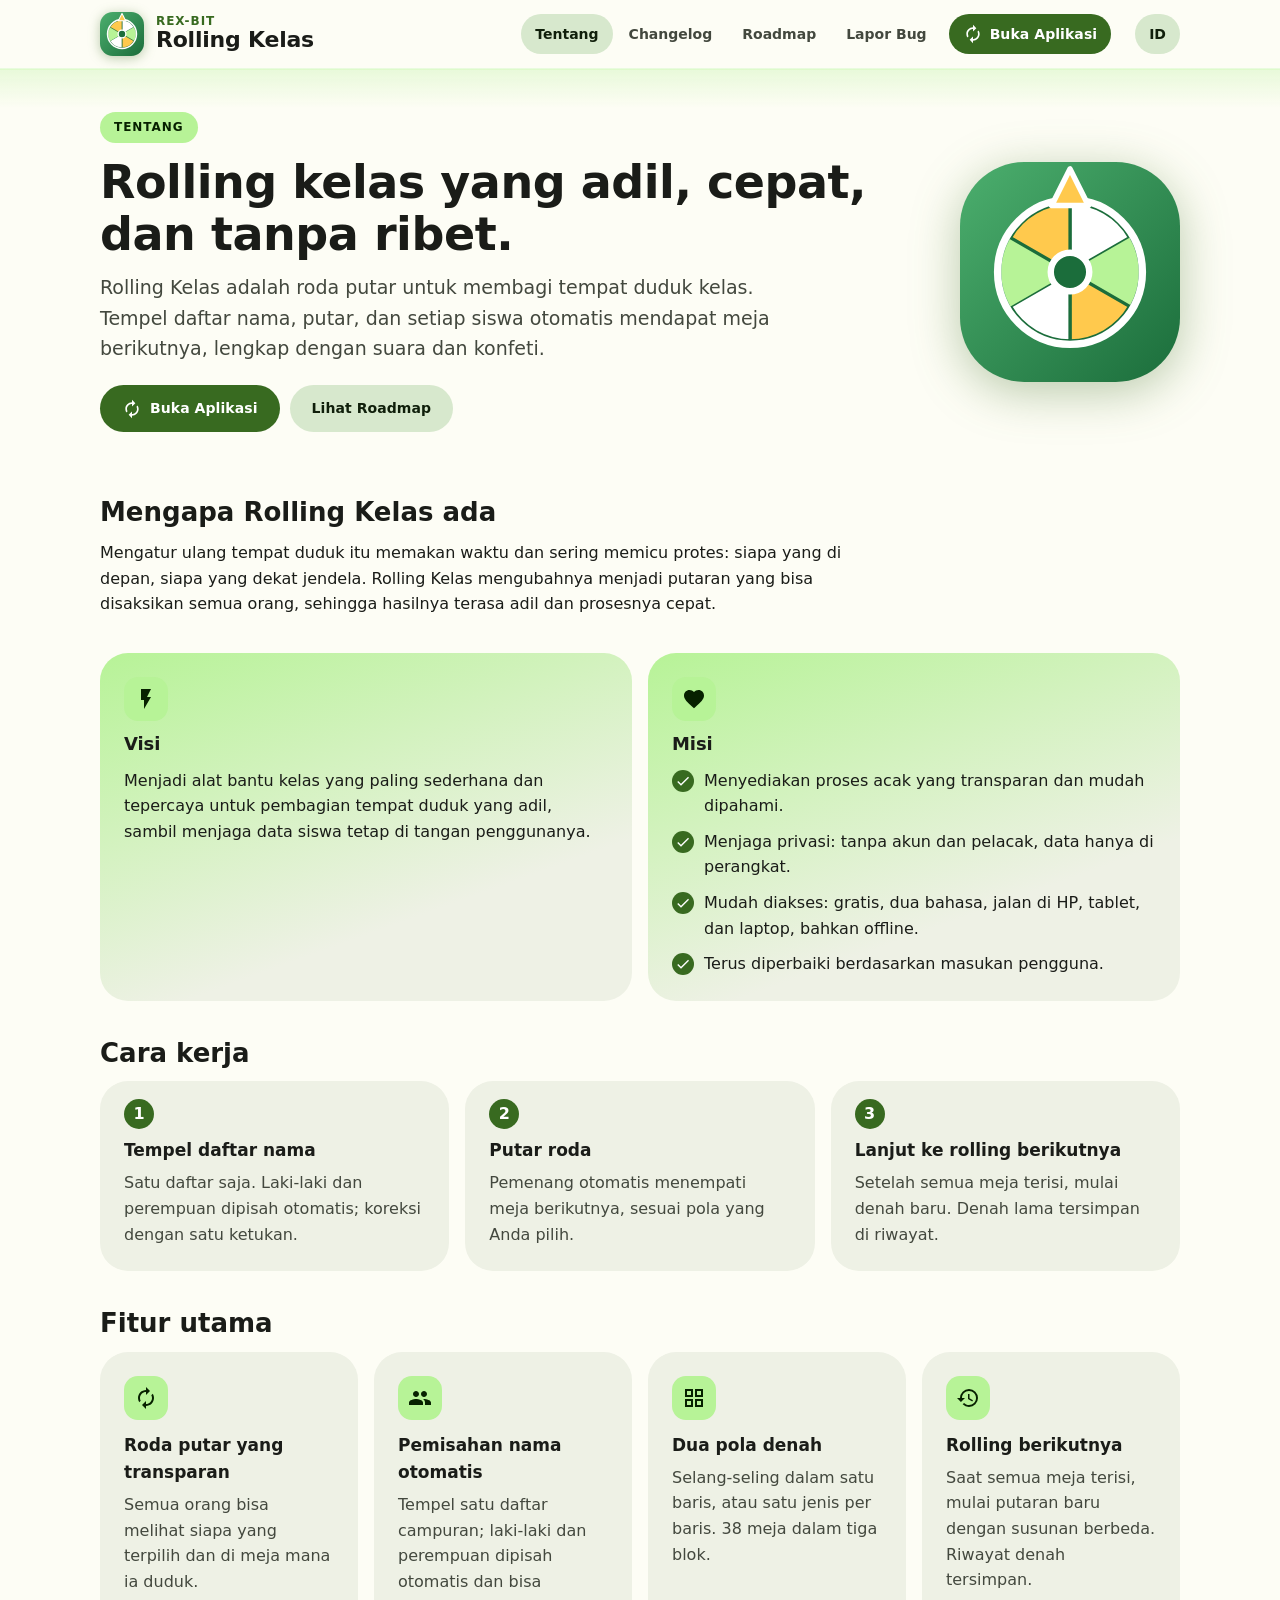
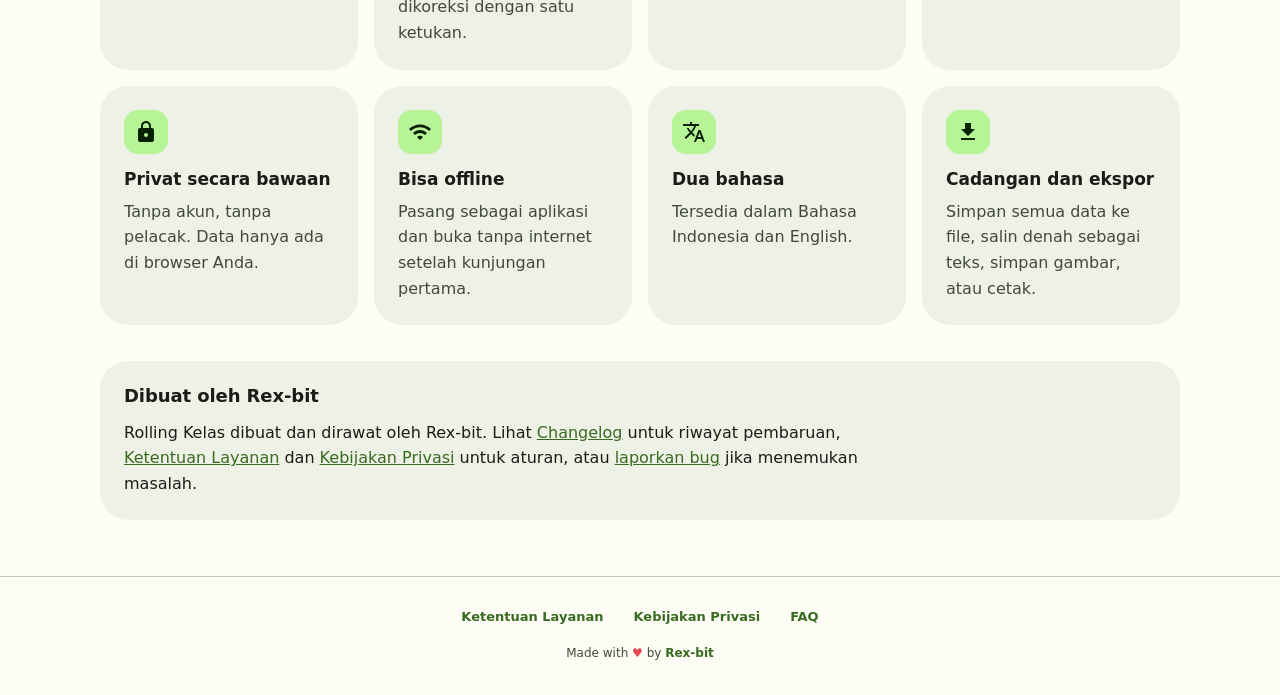
==== commit c8049c99: "Material 3 Expressive pass: shape morph, spring motion, state layers, custom seed color Co-Authored-" ====
--- a/about.html
+++ b/about.html
@@ -6,7 +6,8 @@
 <title>Tentang Rolling Kelas · Roda Putar Tempat Duduk Kelas</title>
 <meta name="description" content="Rolling Kelas adalah roda putar untuk membagi tempat duduk kelas secara adil. Kenali tujuan, visi, misi, dan fiturnya.">
 <meta name="robots" content="index,follow">
-<meta name="theme-color" content="#386a20">
+<meta name="theme-color" content="#fdfdf5" media="(prefers-color-scheme: light)">
+<meta name="theme-color" content="#11140f" media="(prefers-color-scheme: dark)">
 <meta property="og:type" content="website">
 <meta property="og:site_name" content="Rolling Kelas">
 <meta property="og:title" content="Tentang Rolling Kelas · Roda Putar Tempat Duduk Kelas">
@@ -16,6 +17,7 @@
 <link rel="icon" href="icons/icon-192.png" type="image/png">
 <link rel="apple-touch-icon" href="icons/icon-180.png">
 <link rel="stylesheet" href="assets/site.css">
+<link rel="stylesheet" href="assets/expressive.css">
 <script src="assets/init.js"></script>
 <script src="assets/config.js"></script>
 <script src="assets/site.js" defer></script>
--- a/assets/site.css
+++ b/assets/site.css
@@ -11,7 +11,7 @@
   --wc:#ffe9a8;--on-wc:#3b2a00;--err:#b3261e;
   --shadow:0 1px 3px rgba(0,0,0,.18),0 4px 12px rgba(0,0,0,.08);
 }
-@media(prefers-color-scheme:dark){:root{
+@media(prefers-color-scheme:dark){:root:not([data-theme=light]){
   --primary:#9cd67d;--on-primary:#0b3900;
   --pc:#205107;--on-pc:#b7f397;
   --sc:#3b4b38;--on-sc:#d7e8cd;
@@ -21,6 +21,17 @@
   --mc:#00468a;--on-mc:#d3e4ff;--fc:#6b0a3a;--on-fc:#ffd8e8;
   --wc:#5a4500;--on-wc:#ffe9a8;--err:#f2b8b5;
 }}
+:root[data-theme=dark]{
+  --primary:#9cd67d;--on-primary:#0b3900;
+  --pc:#205107;--on-pc:#b7f397;
+  --sc:#3b4b38;--on-sc:#d7e8cd;
+  --bg:#11140f;--on-bg:#e2e3dc;
+  --s1:#191d16;--s2:#1e221b;--s3:#272b24;--s4:#32362e;
+  --outline:#8d9387;--ov:#43483e;--onv:#c3c8bb;
+  --mc:#00468a;--on-mc:#d3e4ff;--fc:#6b0a3a;--on-fc:#ffd8e8;
+  --wc:#5a4500;--on-wc:#ffe9a8;--err:#f2b8b5;
+}
+:root[data-theme=dark]{color-scheme:dark}:root[data-theme=light]{color-scheme:light}
 *{box-sizing:border-box}
 [hidden]{display:none!important}
 html{scroll-behavior:smooth;-webkit-text-size-adjust:100%;scroll-padding-top:84px}
--- a/assets/expressive.css
+++ b/assets/expressive.css
@@ -0,0 +1,50 @@
+/* Material 3 Expressive pass: shape scale, spring motion, shape morph on press/selection, state layers, focus ring.
+   Shared by the app and the info pages. Loaded after the page's own CSS. */
+:root{
+  --shape-xs:8px;--shape-sm:12px;--shape-md:16px;--shape-lg:20px;--shape-xl:28px;--shape-xxl:36px;
+  --spring:cubic-bezier(.34,1.56,.64,1);--spring-soft:cubic-bezier(.3,1.25,.5,1);--emph:cubic-bezier(.2,0,0,1);
+}
+/* motion: spatial properties use a spring, colour/opacity stay quick and non-bouncy */
+.btn,.hbtn,.icon,.langbtn,.nchip,.hchip,.seg button,.ptab,.chip,.mmenu button,.menu button,.flink,a.flink{
+  transition:border-radius .4s var(--spring),transform .4s var(--spring),background-color .2s var(--emph),color .2s var(--emph),box-shadow .25s var(--emph),opacity .2s;
+}
+/* shape morph: pressed controls squash from pill/circle to a rounded rectangle */
+.btn:active:not(:disabled){border-radius:var(--shape-md);transform:scale(.97)}
+.btn.sm:active:not(:disabled){border-radius:var(--shape-sm)}
+.icon:active,.langbtn:active,.hbtn:active{border-radius:var(--shape-sm);transform:scale(.94)}
+.nchip:active{border-radius:var(--shape-xs)}
+/* toggle morph: unselected = rounded rectangle, selected = fully round (springs between them) */
+.seg{border-radius:var(--shape-lg)}
+.seg button{border-radius:var(--shape-sm)}
+.seg button.on{border-radius:100px}
+.hchip{border-radius:var(--shape-sm)}
+.hchip.on{border-radius:100px}
+/* state layers (hover 8%, focus 10%) drawn with an inset shadow so no extra markup is needed */
+@media(hover:hover){
+  .btn.fill:hover:not(:disabled){box-shadow:inset 0 0 0 100px color-mix(in srgb,var(--on-primary) 8%,transparent),0 2px 8px color-mix(in srgb,var(--primary) 35%,transparent)}
+  .btn.tonal:hover:not(:disabled),.icon:hover,.langbtn:hover{box-shadow:inset 0 0 0 100px color-mix(in srgb,var(--on-sc) 8%,transparent)}
+  .btn.text:hover:not(:disabled){box-shadow:inset 0 0 0 100px color-mix(in srgb,var(--primary) 8%,transparent)}
+  .nchip:hover,.hchip:hover,.seg button:hover:not(.on){box-shadow:inset 0 0 0 100px color-mix(in srgb,var(--on-bg) 7%,transparent)}
+}
+:where(button,select,input,textarea,a,summary):focus-visible{outline:3px solid color-mix(in srgb,var(--primary) 55%,transparent);outline-offset:2px}
+textarea:focus-visible{outline:0}
+/* larger, more emphasized shapes and type */
+.card{border-radius:var(--shape-xl)}
+.card h2{font-size:18px;font-weight:700;letter-spacing:-.005em}
+.btn{font-weight:650;letter-spacing:.005em}
+.btn.big{min-height:64px;padding:16px 52px;font-size:17px;font-weight:700;box-shadow:0 6px 18px color-mix(in srgb,var(--primary) 32%,transparent)}
+.btn.big:active:not(:disabled){border-radius:var(--shape-lg)}
+.wincard{border-radius:var(--shape-xxl)}
+.chip{font-weight:650}
+.brand b{letter-spacing:-.01em}
+/* seats morph from a circle into their rounded-rectangle shape when a student lands on them */
+@keyframes popm{0%{transform:scale(.3);border-radius:50%}55%{transform:scale(1.12);border-radius:34%}100%{transform:none;border-radius:12px}}
+.seat.pop{animation:popm .6s var(--spring)}
+.seat{transition:border-radius .35s var(--spring),background-color .25s,transform .35s var(--spring)}
+@media(hover:hover){.seat.fm:hover,.seat.ff:hover{border-radius:18px;transform:scale(1.04)}}
+/* page transitions */
+section{animation-timing-function:var(--emph)}
+@media(prefers-reduced-motion:reduce){
+  .btn,.hbtn,.icon,.langbtn,.nchip,.hchip,.seg button,.ptab,.chip,.seat{transition-duration:.01s!important}
+  .seat.pop{animation:none}
+}
